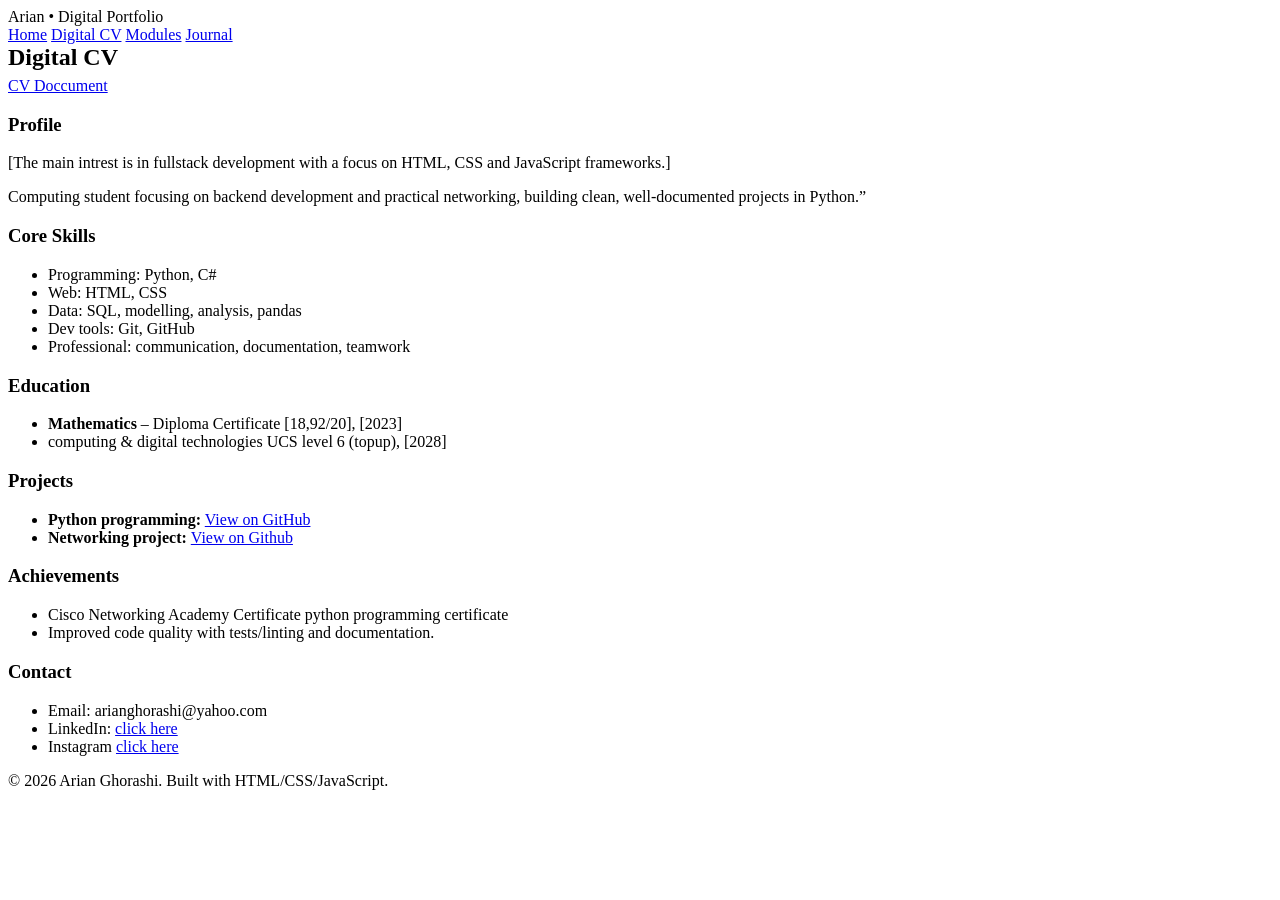
==== cv.html @ 83abd2a4 "Add files via upload" ====
<!doctype html>

<html lang="en">
<head>
  <meta charset="utf-8" />
  <meta name="viewport" content="width=device-width,initial-scale=1" />
  <title>Arian • Digital CV</title>
   <link rel="icon" type="image/png" href="icon.png">
  
  <link rel="stylesheet" href="assets/css/style.css" />
</head>
<body>
  
  <div class="container">
    
<nav class="nav">
  <div class="brand">Arian • Digital Portfolio</div>
  <a href="index.html" data-page="index.html">Home</a>
  <a href="cv.html" data-page="cv.html">Digital CV</a>
  <a href="modules.html" data-page="modules.html">Modules</a>
  <a href="journal.html" data-page="journal.html">Journal</a>
</nav>

    
<section class="hero">
  <h1 style="margin:0 0 6px 0">Digital CV</h1>
  <a href="https://ucscollegegroup-my.sharepoint.com/:w:/r/personal/gho25003404_ucscollegegroup_ac_uk/_layouts/15/Doc.aspx?sourcedoc=%7B2CB54BD4-59CF-4CAD-B6EF-D04EF25BB6A4%7D&file=Arian_CV_two_pages_updated.docx&action=default&mobileredirect=true">CV Doccument</a>
  
</section>

<div class="grid">
  <div class="card">
    <h3>Profile</h3>
    <p>[The main intrest is in fullstack development with a focus on HTML, CSS and JavaScript frameworks.]</p>
    <p class="muted">Computing student focusing on backend development and practical networking, building clean, well-documented projects in Python.”</p>
  </div>
  <div class="card">
    <h3>Core Skills</h3>
    <ul>
      <li>Programming: Python, C#</li>
      <li>Web: HTML, CSS</li>
      <li>Data: SQL, modelling, analysis, pandas</li>
      <li>Dev tools: Git, GitHub</li>
      <li>Professional: communication, documentation, teamwork</li>
    </ul>
  </div>
</div>

<div class="card" style="margin-top:16px">
  <h3>Education</h3>
  <ul>
    <li><b>Mathematics</b> – Diploma Certificate [18,92/20], [2023]</li>
    <li>computing & digital technologies UCS level 6 (topup), [2028]</li>
  </ul>
</div>

<div class="grid">
  <div class="card">
    <h3>Projects </h3>
    <ul>
      <li><b>Python programming:</b> <a href="https://github.com/Arianwilson/BMI/commit/343e0b55b4a9aed8d61761d82b4ab294558b76c1">View on GitHub</a></li>
      <li><b>Networking project: </b>  <a href="https://github.com/Arianwilson/portfolio/blob/main/SCDV44_CW1_GHO2500340_Arian_Ghorashi.pkt">View on Github</a></li>
      
    </ul>
  </div>
  <div class="card">
    <h3>Achievements</h3>
    <ul>
      <li>Cisco Networking Academy Certificate
        python programming certificate

      </li>
      <li> Improved code quality with tests/linting and documentation.</li>
    </ul>
  </div>
</div>

<div class="card" style="margin-top:16px">
  <h3>Contact</h3>
  <ul>
    <li>Email: arianghorashi@yahoo.com</li>
  
    <li>LinkedIn: <a href="https://linkedin.com/in/arian-ghorashi-b3a40b190/">click here</a></li>
    <li>Instagram <a href="https://www.instagram.com/arian_gho/">click here</a></li>
  </ul>
</div>


    <div class="footer">
      <div>© 2026 Arian Ghorashi. Built with HTML/CSS/JavaScript. </div>
     
    </div>
  </div>
  <script src="assets/js/main.js"></script>
</body>
</html>
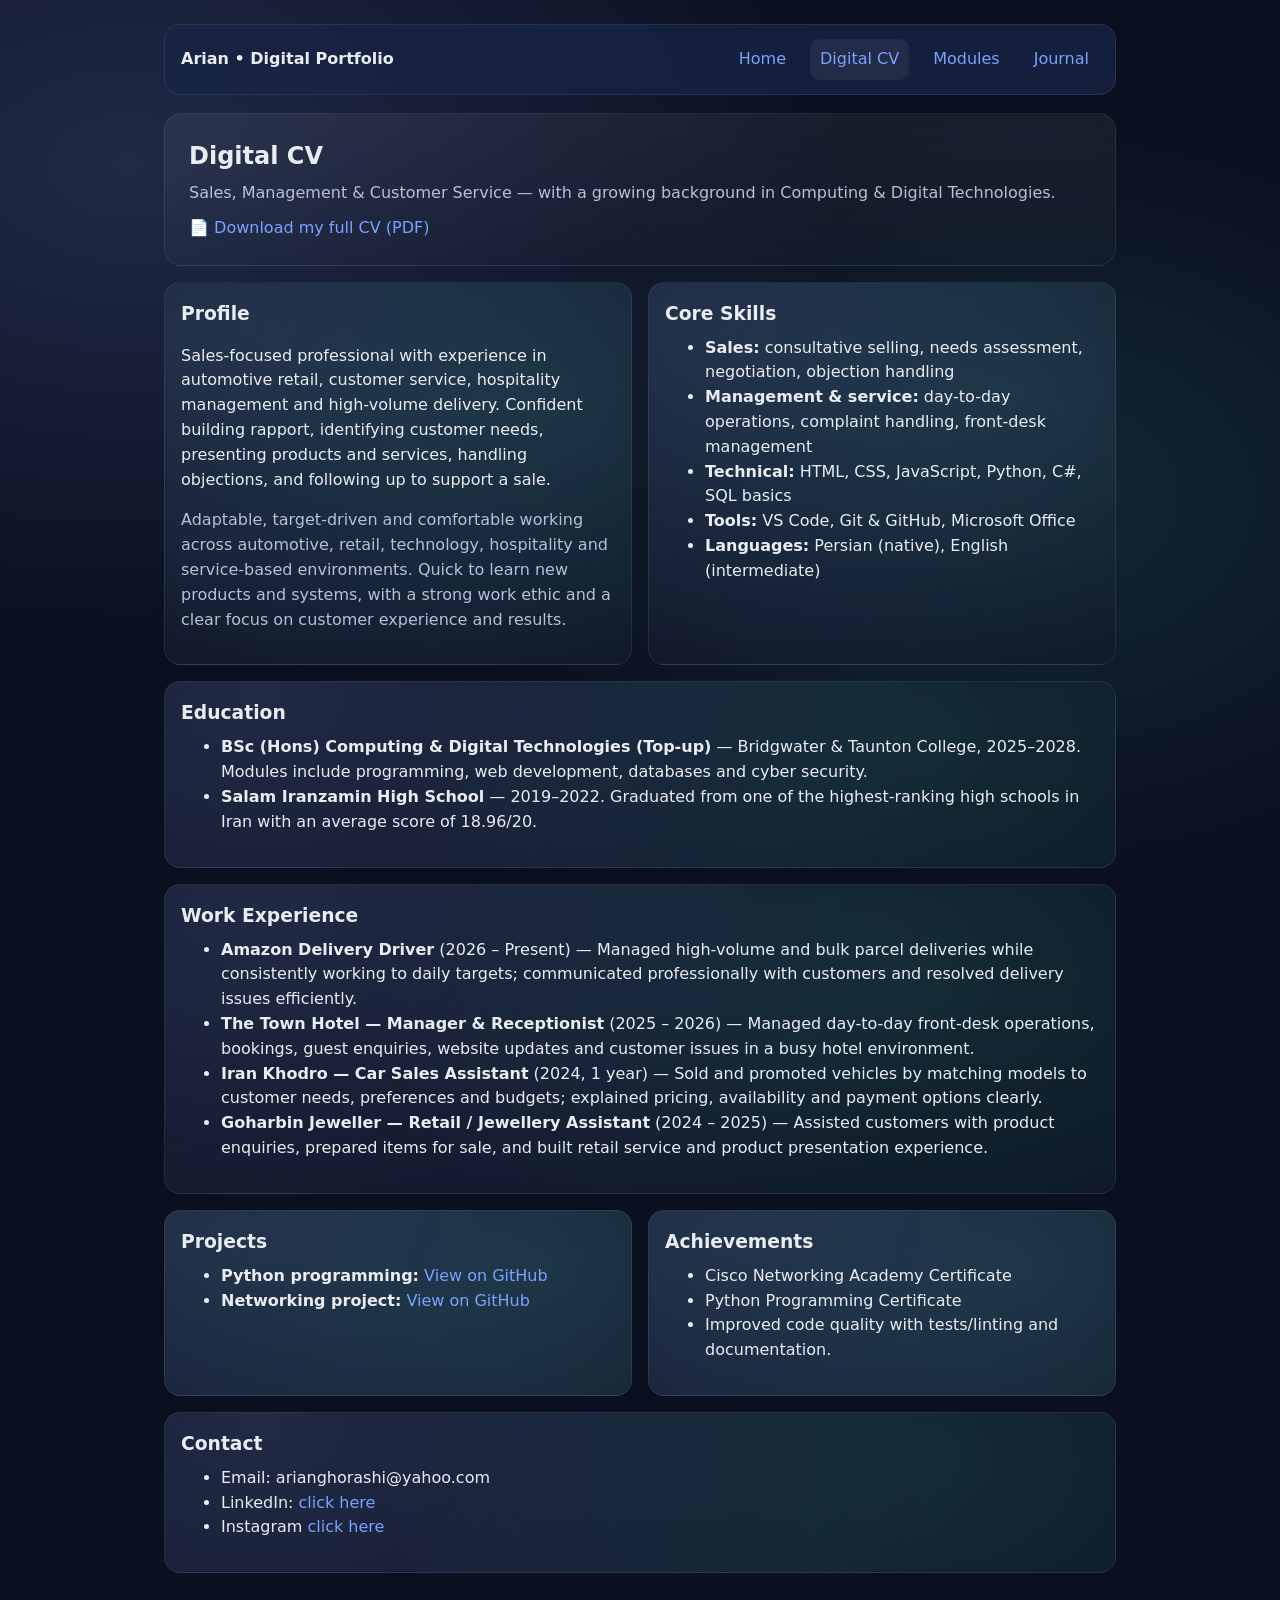
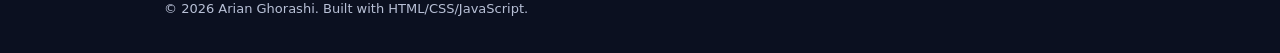
==== commit 602ecc99: "Add files via upload" ====
--- a/cv.html
+++ b/cv.html
@@ -5,7 +5,7 @@
   <meta charset="utf-8" />
   <meta name="viewport" content="width=device-width,initial-scale=1" />
   <title>Arian • Digital CV</title>
-   <link rel="icon" type="image/png" href="icon.png">
+   <link rel="icon" type="image/png" href="assets/img/icon.png">
   
   <link rel="stylesheet" href="assets/css/style.css" />
 </head>
@@ -24,24 +24,24 @@
     
 <section class="hero">
   <h1 style="margin:0 0 6px 0">Digital CV</h1>
-  <a href="https://ucscollegegroup-my.sharepoint.com/:w:/r/personal/gho25003404_ucscollegegroup_ac_uk/_layouts/15/Doc.aspx?sourcedoc=%7B2CB54BD4-59CF-4CAD-B6EF-D04EF25BB6A4%7D&file=Arian_CV_two_pages_updated.docx&action=default&mobileredirect=true">CV Doccument</a>
-  
+  <p class="muted" style="margin:0 0 10px 0">Sales, Management & Customer Service — with a growing background in Computing & Digital Technologies.</p>
+  <a href="assets/cv/Arian_Ghorashi_CV.pdf" target="_blank" rel="noopener">📄 Download my full CV (PDF)</a>
 </section>
 
 <div class="grid">
   <div class="card">
     <h3>Profile</h3>
-    <p>[The main intrest is in fullstack development with a focus on HTML, CSS and JavaScript frameworks.]</p>
-    <p class="muted">Computing student focusing on backend development and practical networking, building clean, well-documented projects in Python.”</p>
+    <p>Sales-focused professional with experience in automotive retail, customer service, hospitality management and high-volume delivery. Confident building rapport, identifying customer needs, presenting products and services, handling objections, and following up to support a sale.</p>
+    <p class="muted">Adaptable, target-driven and comfortable working across automotive, retail, technology, hospitality and service-based environments. Quick to learn new products and systems, with a strong work ethic and a clear focus on customer experience and results.</p>
   </div>
   <div class="card">
     <h3>Core Skills</h3>
     <ul>
-      <li>Programming: Python, C#</li>
-      <li>Web: HTML, CSS</li>
-      <li>Data: SQL, modelling, analysis, pandas</li>
-      <li>Dev tools: Git, GitHub</li>
-      <li>Professional: communication, documentation, teamwork</li>
+      <li><b>Sales:</b> consultative selling, needs assessment, negotiation, objection handling</li>
+      <li><b>Management & service:</b> day-to-day operations, complaint handling, front-desk management</li>
+      <li><b>Technical:</b> HTML, CSS, JavaScript, Python, C#, SQL basics</li>
+      <li><b>Tools:</b> VS Code, Git & GitHub, Microsoft Office</li>
+      <li><b>Languages:</b> Persian (native), English (intermediate)</li>
     </ul>
   </div>
 </div>
@@ -49,28 +49,35 @@
 <div class="card" style="margin-top:16px">
   <h3>Education</h3>
   <ul>
-    <li><b>Mathematics</b> – Diploma Certificate [18,92/20], [2023]</li>
-    <li>computing & digital technologies UCS level 6 (topup), [2028]</li>
+    <li><b>BSc (Hons) Computing & Digital Technologies (Top-up)</b> — Bridgwater & Taunton College, 2025–2028. Modules include programming, web development, databases and cyber security.</li>
+    <li><b>Salam Iranzamin High School</b> — 2019–2022. Graduated from one of the highest-ranking high schools in Iran with an average score of 18.96/20.</li>
+  </ul>
+</div>
+
+<div class="card" style="margin-top:16px">
+  <h3>Work Experience</h3>
+  <ul>
+    <li><b>Amazon Delivery Driver</b> (2026 – Present) — Managed high-volume and bulk parcel deliveries while consistently working to daily targets; communicated professionally with customers and resolved delivery issues efficiently.</li>
+    <li><b>The Town Hotel — Manager & Receptionist</b> (2025 – 2026) — Managed day-to-day front-desk operations, bookings, guest enquiries, website updates and customer issues in a busy hotel environment.</li>
+    <li><b>Iran Khodro — Car Sales Assistant</b> (2024, 1 year) — Sold and promoted vehicles by matching models to customer needs, preferences and budgets; explained pricing, availability and payment options clearly.</li>
+    <li><b>Goharbin Jeweller — Retail / Jewellery Assistant</b> (2024 – 2025) — Assisted customers with product enquiries, prepared items for sale, and built retail service and product presentation experience.</li>
   </ul>
 </div>
 
 <div class="grid">
   <div class="card">
-    <h3>Projects </h3>
+    <h3>Projects</h3>
     <ul>
       <li><b>Python programming:</b> <a href="https://github.com/Arianwilson/BMI/commit/343e0b55b4a9aed8d61761d82b4ab294558b76c1">View on GitHub</a></li>
-      <li><b>Networking project: </b>  <a href="https://github.com/Arianwilson/portfolio/blob/main/SCDV44_CW1_GHO2500340_Arian_Ghorashi.pkt">View on Github</a></li>
-      
+      <li><b>Networking project:</b> <a href="https://github.com/Arianwilson/portfolio/blob/main/SCDV44_CW1_GHO2500340_Arian_Ghorashi.pkt">View on GitHub</a></li>
     </ul>
   </div>
   <div class="card">
     <h3>Achievements</h3>
     <ul>
-      <li>Cisco Networking Academy Certificate
-        python programming certificate
-
-      </li>
-      <li> Improved code quality with tests/linting and documentation.</li>
+      <li>Cisco Networking Academy Certificate</li>
+      <li>Python Programming Certificate</li>
+      <li>Improved code quality with tests/linting and documentation.</li>
     </ul>
   </div>
 </div>
--- a/assets/css/style.css
+++ b/assets/css/style.css
@@ -0,0 +1,143 @@
+:root{
+  --bg:#0b1020;
+  --card:#121a33;
+  --text:#e9ecf1;
+  --muted:#b8c0d6;
+  --accent:#7aa2ff;
+  --border:rgba(255,255,255,.08);
+}
+*{box-sizing:border-box}
+body{
+  margin:0;
+  font-family: ui-sans-serif, system-ui, -apple-system, Segoe UI, Roboto, Arial, "Apple Color Emoji","Segoe UI Emoji";
+  color:var(--text);
+  background: radial-gradient(1200px 800px at 10% 10%, rgba(123, 160, 248, 0.18), transparent 60%),
+              radial-gradient(1000px 700px at 80% 30%, rgba(68, 218, 188, 0.12), transparent 55%),
+              var(--bg);
+  line-height:1.55;
+}
+a{color:var(--accent); text-decoration:none}
+a:hover{text-decoration:underline}
+.container{max-width:1000px; margin:0 auto; padding:24px}
+.nav{
+  display:flex; gap:14px; align-items:center; flex-wrap:wrap;
+  padding:14px 16px; border:1px solid var(--border); border-radius:16px;
+  background: rgba(25, 37, 71, 0.75); backdrop-filter: blur(10px);
+}
+.nav .brand{font-weight:700; margin-right:auto}
+.nav a{padding:8px 10px; border-radius:10px}
+.nav a.active, .nav a:hover{background:rgba(255,255,255,.06); text-decoration:none}
+.hero{
+  margin-top:18px; padding:24px; border-radius:18px;
+  border:1px solid var(--border);
+  background: linear-gradient(180deg, rgba(255,255,255,.06), rgba(255,255,255,.02));
+}
+
+.pic{
+  padding:18px; border-radius:14px;
+  width: 100%; padding: default; border:1px solid var(--border); background: rgba(0,0,0,.22);
+  border-radius:  15px 50px
+}
+.pic2{
+
+  display: block;
+  width: 100%;
+  max-width: 1000px;
+  margin: 20px auto;
+  padding-right: 25px;
+  height: auto;
+  border-radius: 12px;
+}
+.photo-row {
+  display: flex;
+  justify-content: space-between;  /* one left, one right */
+  align-items: center;
+  margin-top: 20px;
+}
+
+.pic3, .pic4 {
+  width: 45%;
+  max-width: 300px;
+  height: auto;
+  border-radius: 12px;
+}
+@media (max-width: 600px) {
+  .photo-row {
+    flex-direction: column;
+    gap: 15px;
+  }
+
+  .pic3, .pic4 {
+    width: 100%;
+  }
+}
+.grid{display:grid; gap:16px; grid-template-columns: repeat(auto-fit, minmax(240px, 1fr)); margin-top:16px}
+.card{
+  padding:16px; border-radius:16px; border:1px solid var(--border);
+  background:radial-gradient(1200px 800px at 10% 10%, rgba(129, 163, 240, 0.18), transparent 60%),
+              radial-gradient(1000px 700px at 80% 30%, rgba(80, 239, 208, 0.12), transparent 55%),
+              var(--bg);;
+}
+.card h3{margin:0 0 6px 0}
+small, .muted{color:var(--muted)}
+.footer{margin:26px 0 10px; color:var(--muted); font-size:13px}
+/* Liquid-glass badge */
+.badge{
+  display: inline-flex;
+  align-items: center;
+  gap: .4rem;
+  padding: .35rem .7rem;
+  border-radius: 999px;
+
+  /* glass */
+  background: rgba(255, 255, 255, 0.12);
+  border: 1px solid rgba(255, 255, 255, 0.22);
+
+  /* blur behind (Safari needs -webkit-) */
+  -webkit-backdrop-filter: blur(12px) saturate(140%);
+  backdrop-filter: blur(12px) saturate(140%);
+
+  /* depth */
+  box-shadow:
+    0 8px 24px rgba(0,0,0,0.25),
+    inset 0 1px 0 rgba(255,255,255,0.25);
+
+  color: rgba(255,255,255,0.92);
+  font-weight: 600;
+  letter-spacing: .2px;
+
+  position: relative;
+  overflow: hidden;
+  transform: translateZ(0); /* smoother on iOS */
+}
+
+/* shiny “liquid” highlight */
+.badge::before{
+  content: "";
+  position: absolute;
+  inset: -40% -30%;
+  background: radial-gradient(
+    circle at 30% 20%,
+    rgba(255,255,255,0.55) 0%,
+    rgba(255,255,255,0.10) 35%,
+    rgba(255,255,255,0.00) 60%
+  );
+  transform: rotate(12deg);
+  pointer-events: none;
+}
+
+/* subtle hover */
+.badge:hover{
+  background: rgba(255,255,255,0.16);
+  border-color: rgba(255,255,255,0.30);
+  box-shadow:
+    0 10px 28px rgba(0,0,0,0.30),
+    inset 0 1px 0 rgba(255,255,255,0.30);
+}
+hr{border:none; border-top:1px solid var(--border); margin:16px 0}
+pre{
+  padding:12px; border-radius:14px; overflow:auto;
+  border:1px solid var(--border); background: rgba(0,0,0,.22);
+}
+code{font-family: ui-monospace, SFMono-Regular, Menlo, Monaco, Consolas, "Liberation Mono", "Courier New", monospace;}
+ul{margin-top:8px}
